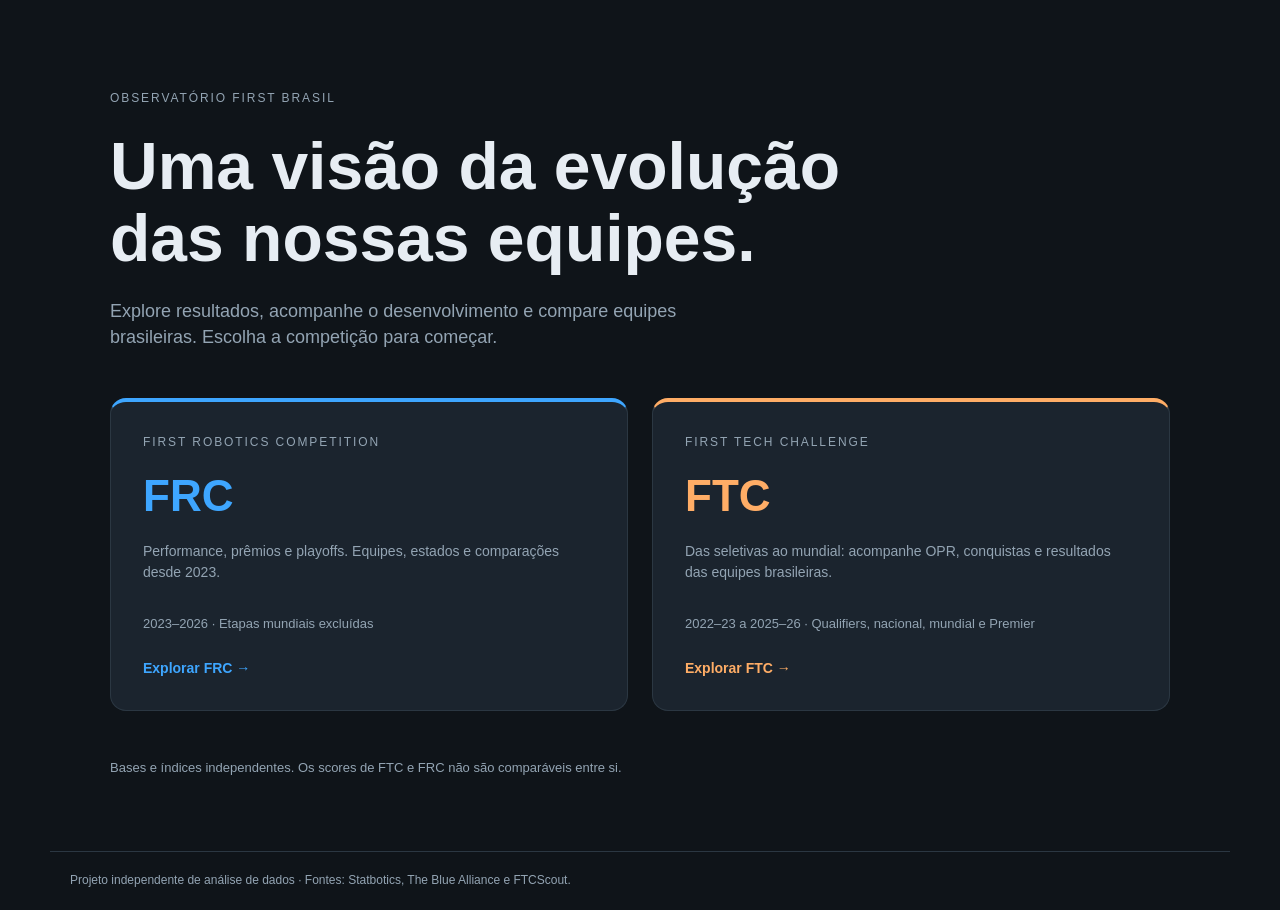
==== index.html @ a056529f "Publica Observatório FIRST Brasil" ====
<!doctype html>
<html lang="pt-BR"><head><meta charset="utf-8"><meta name="viewport" content="width=device-width,initial-scale=1"><title>Observatório FIRST Brasil · FTC e FRC</title><link rel="stylesheet" href="css/styles.css"><style>
.home{max-width:1100px;padding-top:10vh}.eyebrow{color:#93a4b3;letter-spacing:.16em;font-size:12px;text-transform:uppercase}.home h1{font-size:clamp(34px,6vw,66px);line-height:1.08;margin:24px 0}.intro{max-width:640px;font-size:18px;color:var(--dim)}.programs{display:grid;grid-template-columns:1fr 1fr;gap:24px;margin:48px 0}.program{display:block;background:var(--card);border:1px solid var(--line);border-top:4px solid var(--accent);border-radius:16px;padding:32px;color:var(--txt);transition:transform .2s}.program:hover{text-decoration:none;transform:translateY(-4px);border-color:var(--accent)}.program.ftc-card{--accent:#ffad66}.program h2{font-size:44px;color:var(--accent);margin:12px 0}.program p{color:var(--dim);min-height:60px}.program .enter{display:inline-block;margin-top:24px;color:var(--accent);font-weight:700}.scope{font-size:13px;color:var(--dim)}@media(max-width:650px){.programs{grid-template-columns:1fr}.home{padding-top:36px}}
</style></head><body><main class="home"><div class="eyebrow">Observatório FIRST Brasil</div><h1>Uma visão da evolução<br>das nossas equipes.</h1><p class="intro">Explore resultados, acompanhe o desenvolvimento e compare equipes brasileiras. Escolha a competição para começar.</p><div class="programs"><a class="program" href="frc/"><div class="eyebrow">FIRST Robotics Competition</div><h2>FRC</h2><p>Performance, prêmios e playoffs. Equipes, estados e comparações desde 2023.</p><div class="scope">2023–2026 · Etapas mundiais excluídas</div><span class="enter">Explorar FRC →</span></a><a class="program ftc-card" href="ftc/"><div class="eyebrow">FIRST Tech Challenge</div><h2>FTC</h2><p>Das seletivas ao mundial: acompanhe OPR, conquistas e resultados das equipes brasileiras.</p><div class="scope">2022–23 a 2025–26 · Qualifiers, nacional, mundial e Premier</div><span class="enter">Explorar FTC →</span></a></div><p class="scope">Bases e índices independentes. Os scores de FTC e FRC não são comparáveis entre si.</p></main><footer>Projeto independente de análise de dados · Fontes: Statbotics, The Blue Alliance e FTCScout.</footer></body></html>
---- css/styles.css ----
:root{
  --bg:#0f1419; --bg2:#171e26; --card:#1b242e; --line:#2b3742;
  --txt:#e7edf3; --dim:#93a4b3; --accent:#3ea6ff; --accent2:#ffd166;
  --good:#4cc38a; --warn:#e5a54b; --bad:#e5677b;
  --r:10px; --pad:16px;
  font-family:-apple-system,BlinkMacSystemFont,"Segoe UI",Roboto,Helvetica,Arial,sans-serif;
}
*{box-sizing:border-box}
body{margin:0;background:var(--bg);color:var(--txt);font-size:14px;line-height:1.45}
a{color:var(--accent);text-decoration:none}
a:hover{text-decoration:underline}
h1,h2,h3{margin:.2em 0 .5em}
small{color:var(--dim)}

.topbar{display:flex;align-items:center;gap:24px;flex-wrap:wrap;
  padding:12px 20px;background:var(--bg2);border-bottom:1px solid var(--line);position:sticky;top:0;z-index:20}
.brand{display:flex;align-items:center;gap:12px}
.brand .logo{background:var(--accent);color:#04121f;font-weight:800;border-radius:8px;
  padding:6px 9px;letter-spacing:.5px}
.brand strong{display:block}
#nav{display:flex;gap:4px;flex-wrap:wrap}
#nav a{padding:7px 12px;border-radius:8px;color:var(--dim);font-weight:600}
#nav a:hover{background:var(--card);text-decoration:none}
#nav a.active{background:var(--accent);color:#04121f}
.meta{margin-left:auto;color:var(--dim);font-size:12px;text-align:right}

main{max-width:1180px;margin:0 auto;padding:22px 20px 60px}
.loading{color:var(--dim);padding:40px;text-align:center}
footer{max-width:1180px;margin:0 auto;padding:20px;color:var(--dim);font-size:12px;
  border-top:1px solid var(--line)}

.card{background:var(--card);border:1px solid var(--line);border-radius:var(--r);padding:var(--pad);margin-bottom:18px}
.row{display:flex;gap:18px;flex-wrap:wrap}
.row>*{flex:1;min-width:0}
.grid{display:grid;gap:14px}
.controls{display:flex;gap:12px;flex-wrap:wrap;align-items:end;margin-bottom:16px}
label.fld{display:flex;flex-direction:column;gap:4px;font-size:12px;color:var(--dim);font-weight:600}
select,input[type=text],input[type=search]{background:var(--bg2);color:var(--txt);
  border:1px solid var(--line);border-radius:8px;padding:8px 10px;font-size:14px;min-width:160px}
input[type=search]{min-width:220px}
button{background:var(--bg2);color:var(--txt);border:1px solid var(--line);border-radius:8px;
  padding:8px 12px;font-weight:600;cursor:pointer}
button:hover{border-color:var(--accent)}

.kpis{display:grid;grid-template-columns:repeat(auto-fit,minmax(150px,1fr));gap:12px;margin-bottom:18px}
.kpi{background:var(--card);border:1px solid var(--line);border-radius:var(--r);padding:14px}
.kpi .v{font-size:26px;font-weight:800}
.kpi .k{color:var(--dim);font-size:12px;text-transform:uppercase;letter-spacing:.4px}
.kpi .s{color:var(--dim);font-size:12px}

table{width:100%;border-collapse:collapse;font-size:13px}
th,td{padding:8px 10px;text-align:left;border-bottom:1px solid var(--line);white-space:nowrap}
th{color:var(--dim);font-size:11px;text-transform:uppercase;letter-spacing:.5px;cursor:pointer;user-select:none}
th.no-sort{cursor:default}
tbody tr:hover{background:var(--bg2);cursor:pointer}
td.num,th.num{text-align:right;font-variant-numeric:tabular-nums}
.tablewrap{overflow-x:auto}

.chip{display:inline-block;padding:2px 8px;border-radius:999px;font-size:11px;font-weight:700;
  background:var(--bg2);border:1px solid var(--line)}
.chip.S{background:rgba(62,166,255,.15);border-color:var(--accent);color:#bfe1ff}
.chip.A{background:rgba(76,195,138,.15);border-color:var(--good);color:#bff0d8}
.chip.B{background:rgba(229,165,75,.15);border-color:var(--warn);color:#f2d9b4}
.chip.C{background:var(--bg2);color:var(--dim)}

.score-pill{font-weight:800;padding:3px 9px;border-radius:8px;font-variant-numeric:tabular-nums}
.delta{font-weight:700;font-variant-numeric:tabular-nums}
.delta.up{color:var(--good)} .delta.down{color:var(--bad)} .delta.flat{color:var(--dim)}

.chartbox{position:relative;height:360px}
.chartbox.sm{height:280px}
canvas{max-width:100%}

.legend-hint{color:var(--dim);font-size:12px;margin-top:6px}
.pickbox{display:flex;flex-wrap:wrap;gap:6px;max-height:190px;overflow:auto;
  border:1px solid var(--line);border-radius:8px;padding:10px;background:var(--bg2)}
.pickbox label{display:flex;align-items:center;gap:6px;font-size:13px;background:var(--card);
  border:1px solid var(--line);border-radius:6px;padding:4px 8px;cursor:pointer}
.muted{color:var(--dim)}
.tag{background:var(--bg2);border:1px solid var(--line);border-radius:6px;padding:2px 7px;font-size:12px}
ul.awards{margin:6px 0;padding-left:18px}
ul.awards li{margin:3px 0}
.two-col{display:grid;grid-template-columns:1fr 1fr;gap:18px}
@media(max-width:760px){.two-col{grid-template-columns:1fr}.meta{display:none}}
.method dt{font-weight:700;margin-top:10px}
.method dd{margin:2px 0 8px;color:var(--dim)}
code{background:var(--bg2);padding:1px 5px;border-radius:4px;font-size:12px}
body.ftc{--accent:#ffad66;--accent2:#ffd166}
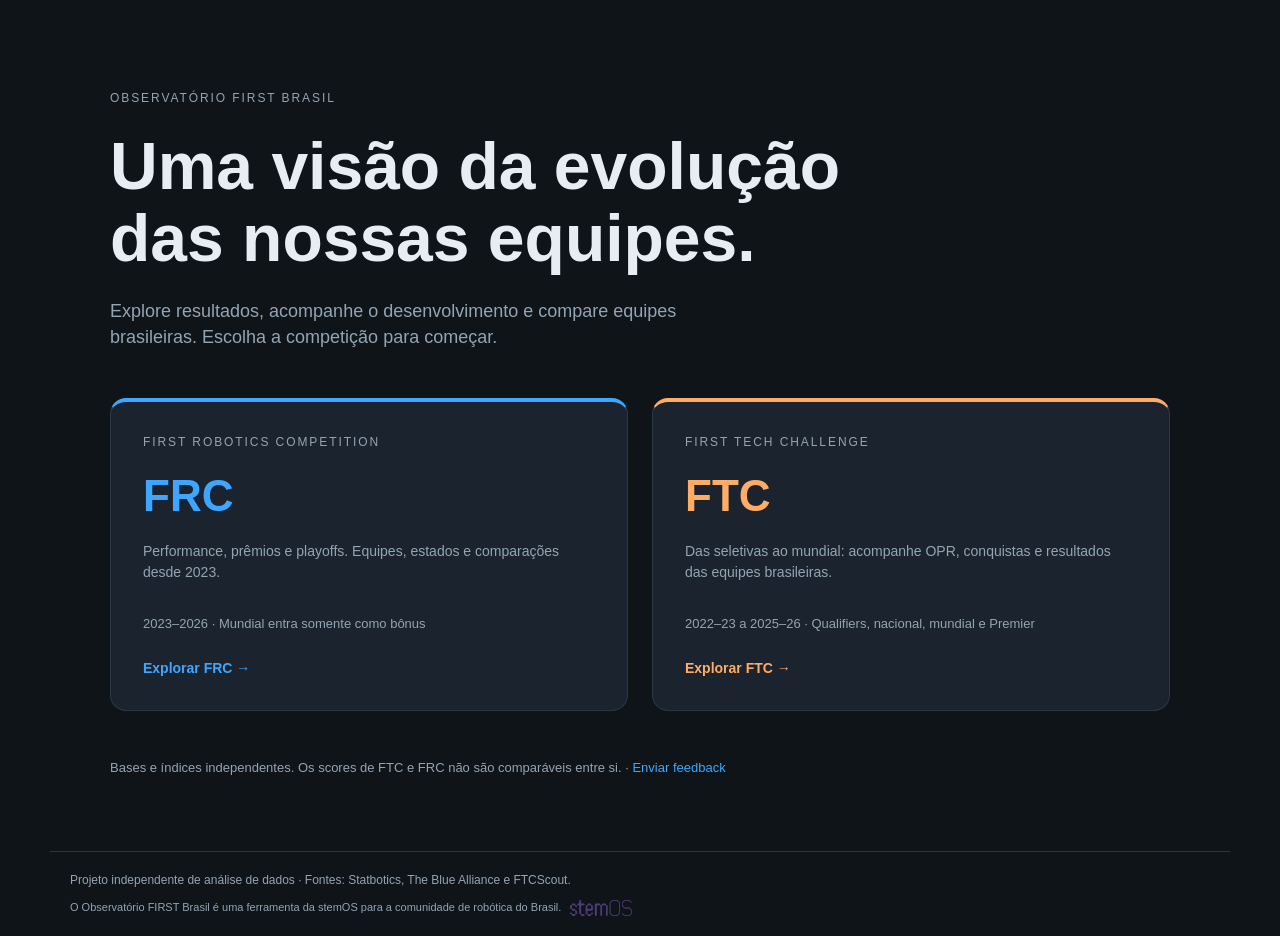
==== commit ce15253f: "Mantém compatibilidade com GitHub Pages" ====
--- a/index.html
+++ b/index.html
@@ -1,4 +1,4 @@
 <!doctype html>
 <html lang="pt-BR"><head><meta charset="utf-8"><meta name="viewport" content="width=device-width,initial-scale=1"><title>Observatório FIRST Brasil · FTC e FRC</title><link rel="stylesheet" href="css/styles.css"><style>
 .home{max-width:1100px;padding-top:10vh}.eyebrow{color:#93a4b3;letter-spacing:.16em;font-size:12px;text-transform:uppercase}.home h1{font-size:clamp(34px,6vw,66px);line-height:1.08;margin:24px 0}.intro{max-width:640px;font-size:18px;color:var(--dim)}.programs{display:grid;grid-template-columns:1fr 1fr;gap:24px;margin:48px 0}.program{display:block;background:var(--card);border:1px solid var(--line);border-top:4px solid var(--accent);border-radius:16px;padding:32px;color:var(--txt);transition:transform .2s}.program:hover{text-decoration:none;transform:translateY(-4px);border-color:var(--accent)}.program.ftc-card{--accent:#ffad66}.program h2{font-size:44px;color:var(--accent);margin:12px 0}.program p{color:var(--dim);min-height:60px}.program .enter{display:inline-block;margin-top:24px;color:var(--accent);font-weight:700}.scope{font-size:13px;color:var(--dim)}@media(max-width:650px){.programs{grid-template-columns:1fr}.home{padding-top:36px}}
-</style></head><body><main class="home"><div class="eyebrow">Observatório FIRST Brasil</div><h1>Uma visão da evolução<br>das nossas equipes.</h1><p class="intro">Explore resultados, acompanhe o desenvolvimento e compare equipes brasileiras. Escolha a competição para começar.</p><div class="programs"><a class="program" href="frc/"><div class="eyebrow">FIRST Robotics Competition</div><h2>FRC</h2><p>Performance, prêmios e playoffs. Equipes, estados e comparações desde 2023.</p><div class="scope">2023–2026 · Etapas mundiais excluídas</div><span class="enter">Explorar FRC →</span></a><a class="program ftc-card" href="ftc/"><div class="eyebrow">FIRST Tech Challenge</div><h2>FTC</h2><p>Das seletivas ao mundial: acompanhe OPR, conquistas e resultados das equipes brasileiras.</p><div class="scope">2022–23 a 2025–26 · Qualifiers, nacional, mundial e Premier</div><span class="enter">Explorar FTC →</span></a></div><p class="scope">Bases e índices independentes. Os scores de FTC e FRC não são comparáveis entre si.</p></main><footer>Projeto independente de análise de dados · Fontes: Statbotics, The Blue Alliance e FTCScout.</footer></body></html>
+</style></head><body><main class="home"><div class="eyebrow">Observatório FIRST Brasil</div><h1>Uma visão da evolução<br>das nossas equipes.</h1><p class="intro">Explore resultados, acompanhe o desenvolvimento e compare equipes brasileiras. Escolha a competição para começar.</p><div class="programs"><a class="program" href="frc/"><div class="eyebrow">FIRST Robotics Competition</div><h2>FRC</h2><p>Performance, prêmios e playoffs. Equipes, estados e comparações desde 2023.</p><div class="scope">2023–2026 · Mundial entra somente como bônus</div><span class="enter">Explorar FRC →</span></a><a class="program ftc-card" href="ftc/"><div class="eyebrow">FIRST Tech Challenge</div><h2>FTC</h2><p>Das seletivas ao mundial: acompanhe OPR, conquistas e resultados das equipes brasileiras.</p><div class="scope">2022–23 a 2025–26 · Qualifiers, nacional, mundial e Premier</div><span class="enter">Explorar FTC →</span></a></div><p class="scope">Bases e índices independentes. Os scores de FTC e FRC não são comparáveis entre si. · <a href="feedback/">Enviar feedback</a></p></main><footer>Projeto independente de análise de dados · Fontes: Statbotics, The Blue Alliance e FTCScout.<div class="stemos-signature"><span>O Observatório FIRST Brasil é uma ferramenta da stemOS para a comunidade de robótica do Brasil.</span><a href="https://stemos.com.br/" target="_blank" rel="noopener" aria-label="Site da stemOS"><img src="assets/stemos-logo.png" alt="stemOS" /></a></div></footer></body></html>
--- a/css/styles.css
+++ b/css/styles.css
@@ -18,6 +18,8 @@
 .brand .logo{background:var(--accent);color:#04121f;font-weight:800;border-radius:8px;
   padding:6px 9px;letter-spacing:.5px}
 .brand strong{display:block}
+.team-title{display:flex;align-items:center;gap:14px}
+.team-avatar{width:72px;height:72px;object-fit:contain;border-radius:12px;background:#fff;padding:4px}
 #nav{display:flex;gap:4px;flex-wrap:wrap}
 #nav a{padding:7px 12px;border-radius:8px;color:var(--dim);font-weight:600}
 #nav a:hover{background:var(--card);text-decoration:none}
@@ -28,6 +30,9 @@
 .loading{color:var(--dim);padding:40px;text-align:center}
 footer{max-width:1180px;margin:0 auto;padding:20px;color:var(--dim);font-size:12px;
   border-top:1px solid var(--line)}
+.stemos-signature{display:flex;align-items:center;gap:9px;margin-top:10px;font-size:11px;color:var(--dim)}
+.stemos-signature img{display:block;width:62px;height:auto;opacity:.82}
+.stemos-signature a{display:inline-flex;align-items:center}
 
 .card{background:var(--card);border:1px solid var(--line);border-radius:var(--r);padding:var(--pad);margin-bottom:18px}
 .row{display:flex;gap:18px;flex-wrap:wrap}
@@ -35,8 +40,12 @@
 .grid{display:grid;gap:14px}
 .controls{display:flex;gap:12px;flex-wrap:wrap;align-items:end;margin-bottom:16px}
 label.fld{display:flex;flex-direction:column;gap:4px;font-size:12px;color:var(--dim);font-weight:600}
-select,input[type=text],input[type=search]{background:var(--bg2);color:var(--txt);
+.section-heading{display:flex;align-items:flex-end;justify-content:space-between;gap:16px;margin-bottom:8px}
+.section-heading h3{margin:0}
+.fld.compact{min-width:120px}
+select,input[type=text],input[type=email],input[type=search],textarea{background:var(--bg2);color:var(--txt);
   border:1px solid var(--line);border-radius:8px;padding:8px 10px;font-size:14px;min-width:160px}
+textarea{width:100%;resize:vertical;font:inherit}
 input[type=search]{min-width:220px}
 button{background:var(--bg2);color:var(--txt);border:1px solid var(--line);border-radius:8px;
   padding:8px 12px;font-weight:600;cursor:pointer}
@@ -81,8 +90,12 @@
 ul.awards{margin:6px 0;padding-left:18px}
 ul.awards li{margin:3px 0}
 .two-col{display:grid;grid-template-columns:1fr 1fr;gap:18px}
-@media(max-width:760px){.two-col{grid-template-columns:1fr}.meta{display:none}}
+@media(max-width:760px){.two-col{grid-template-columns:1fr}.meta{display:none}.stemos-signature{align-items:flex-start;flex-direction:column}}
 .method dt{font-weight:700;margin-top:10px}
 .method dd{margin:2px 0 8px;color:var(--dim)}
 code{background:var(--bg2);padding:1px 5px;border-radius:4px;font-size:12px}
 body.ftc{--accent:#ffad66;--accent2:#ffd166}
+.feedback-page{max-width:760px;padding-top:48px}
+.feedback-card{padding:28px}
+.feedback-message{margin:18px 0}
+.privacy-note{margin:14px 0 0;font-size:12px}
